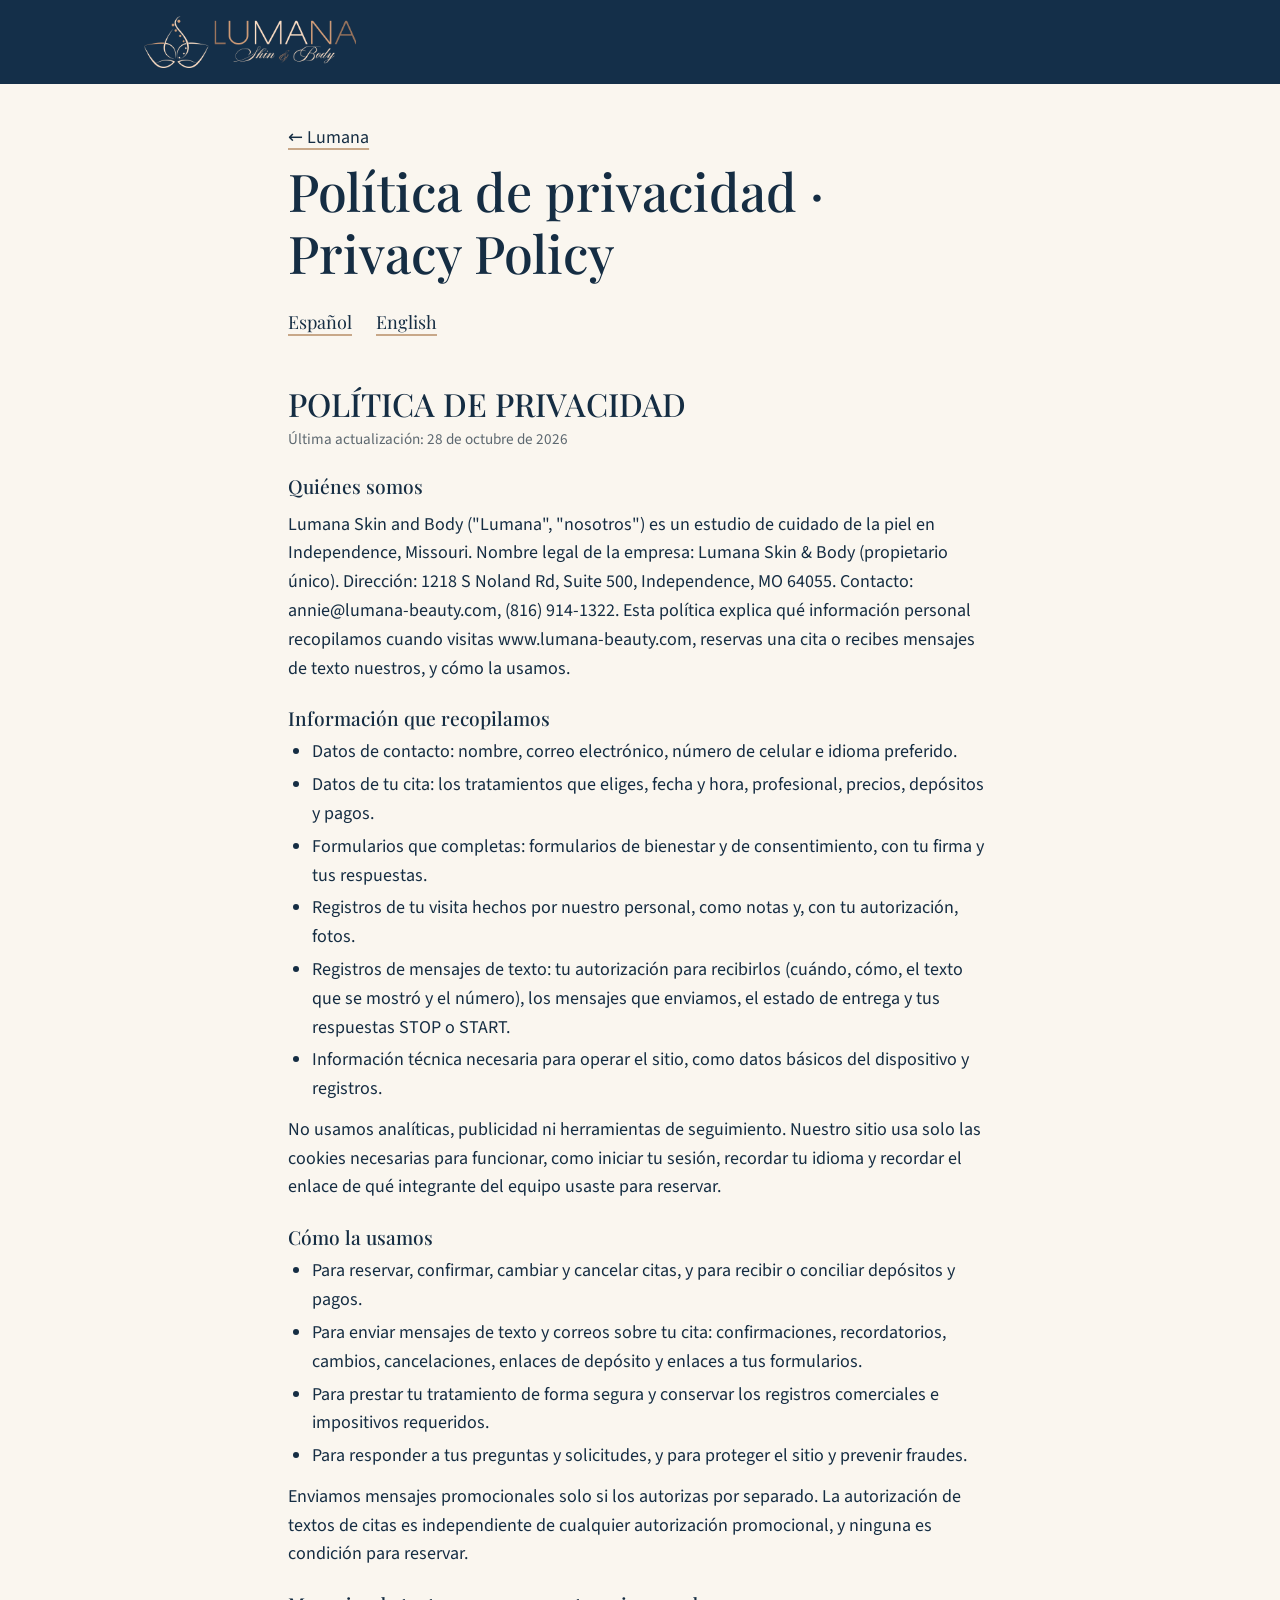
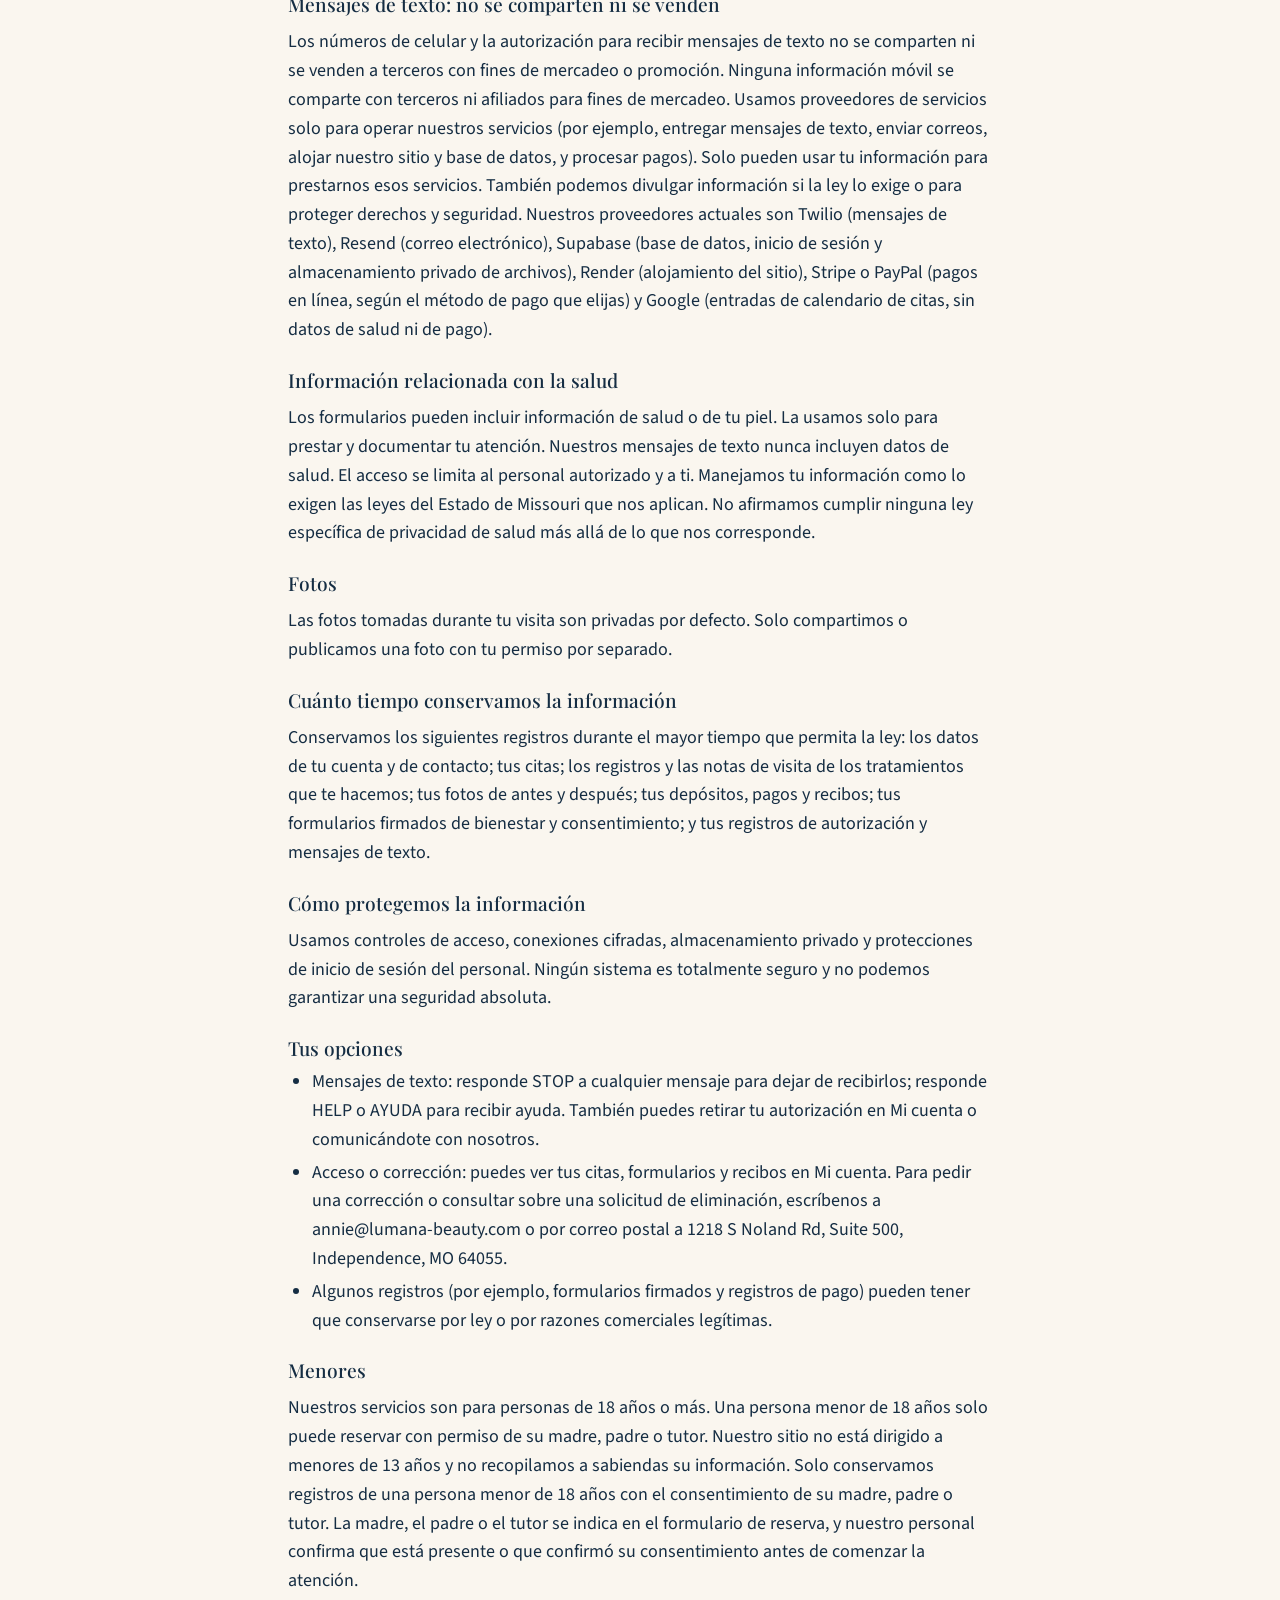
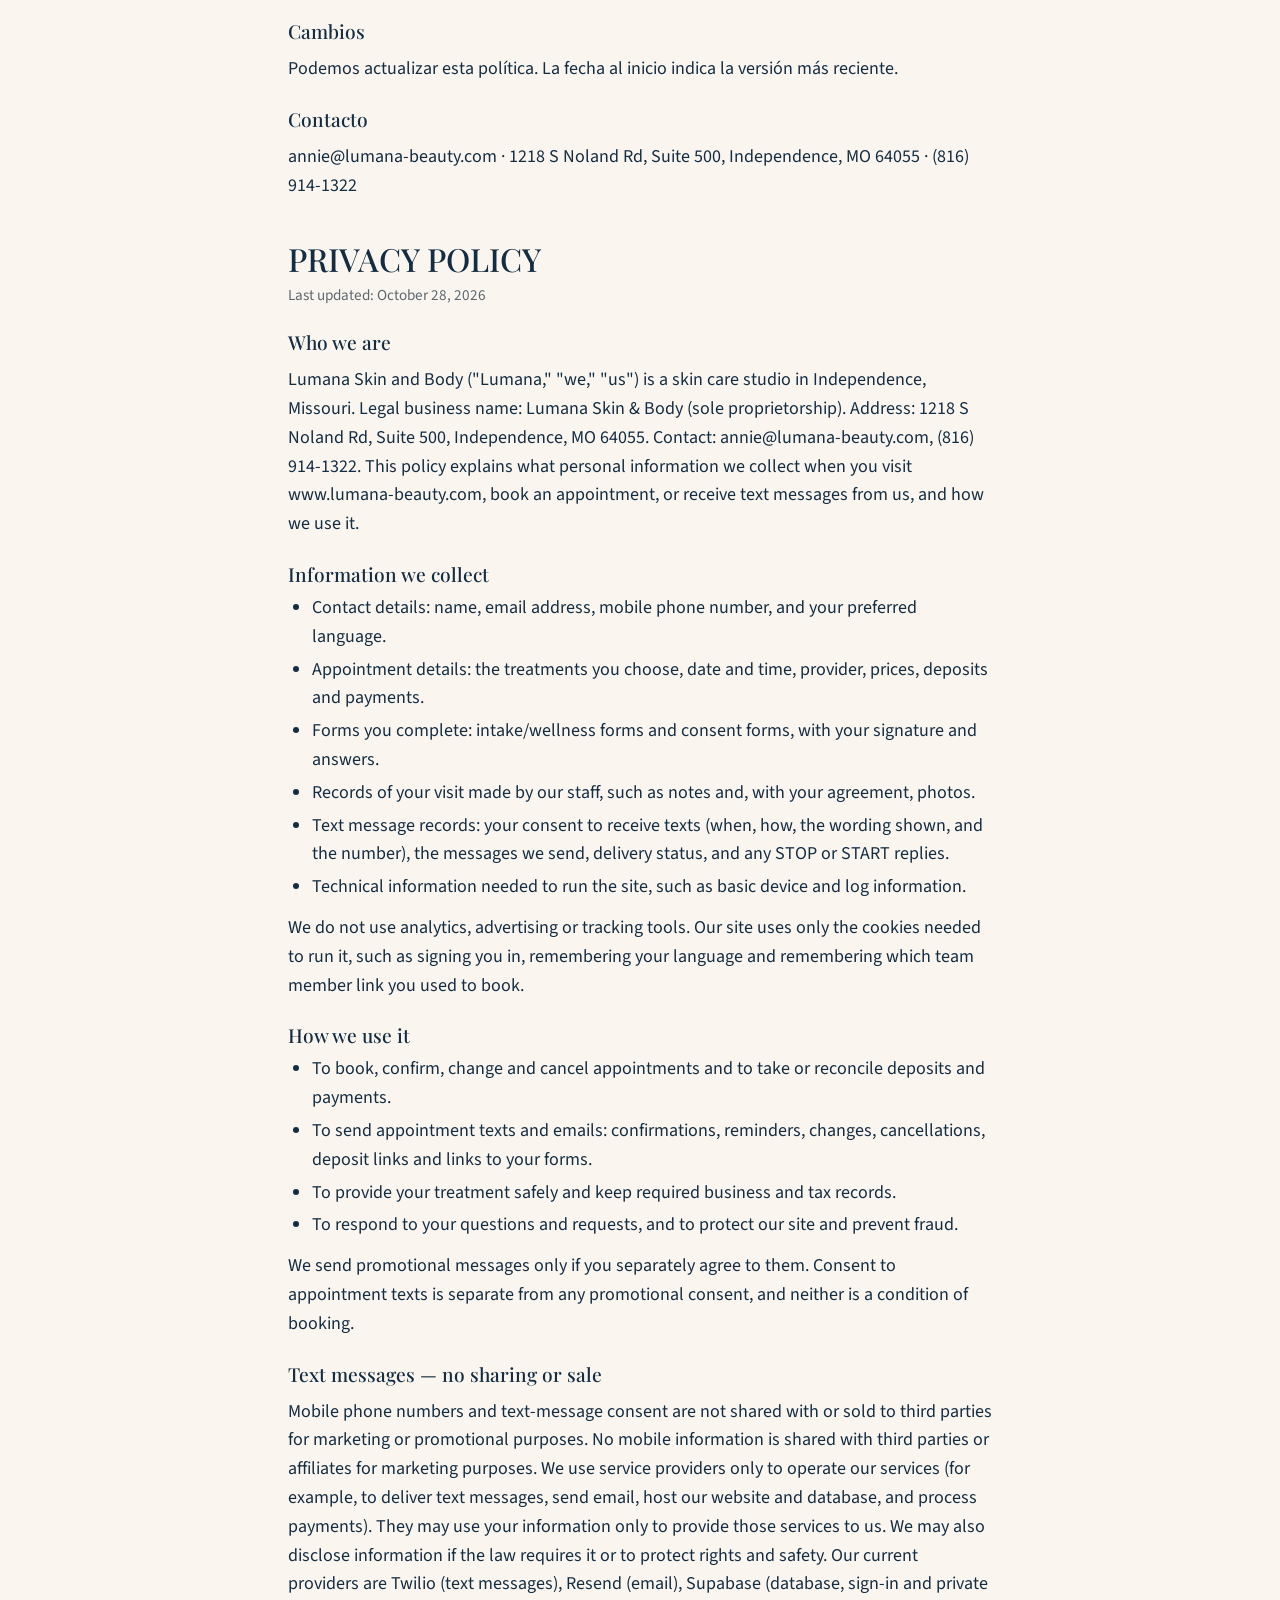
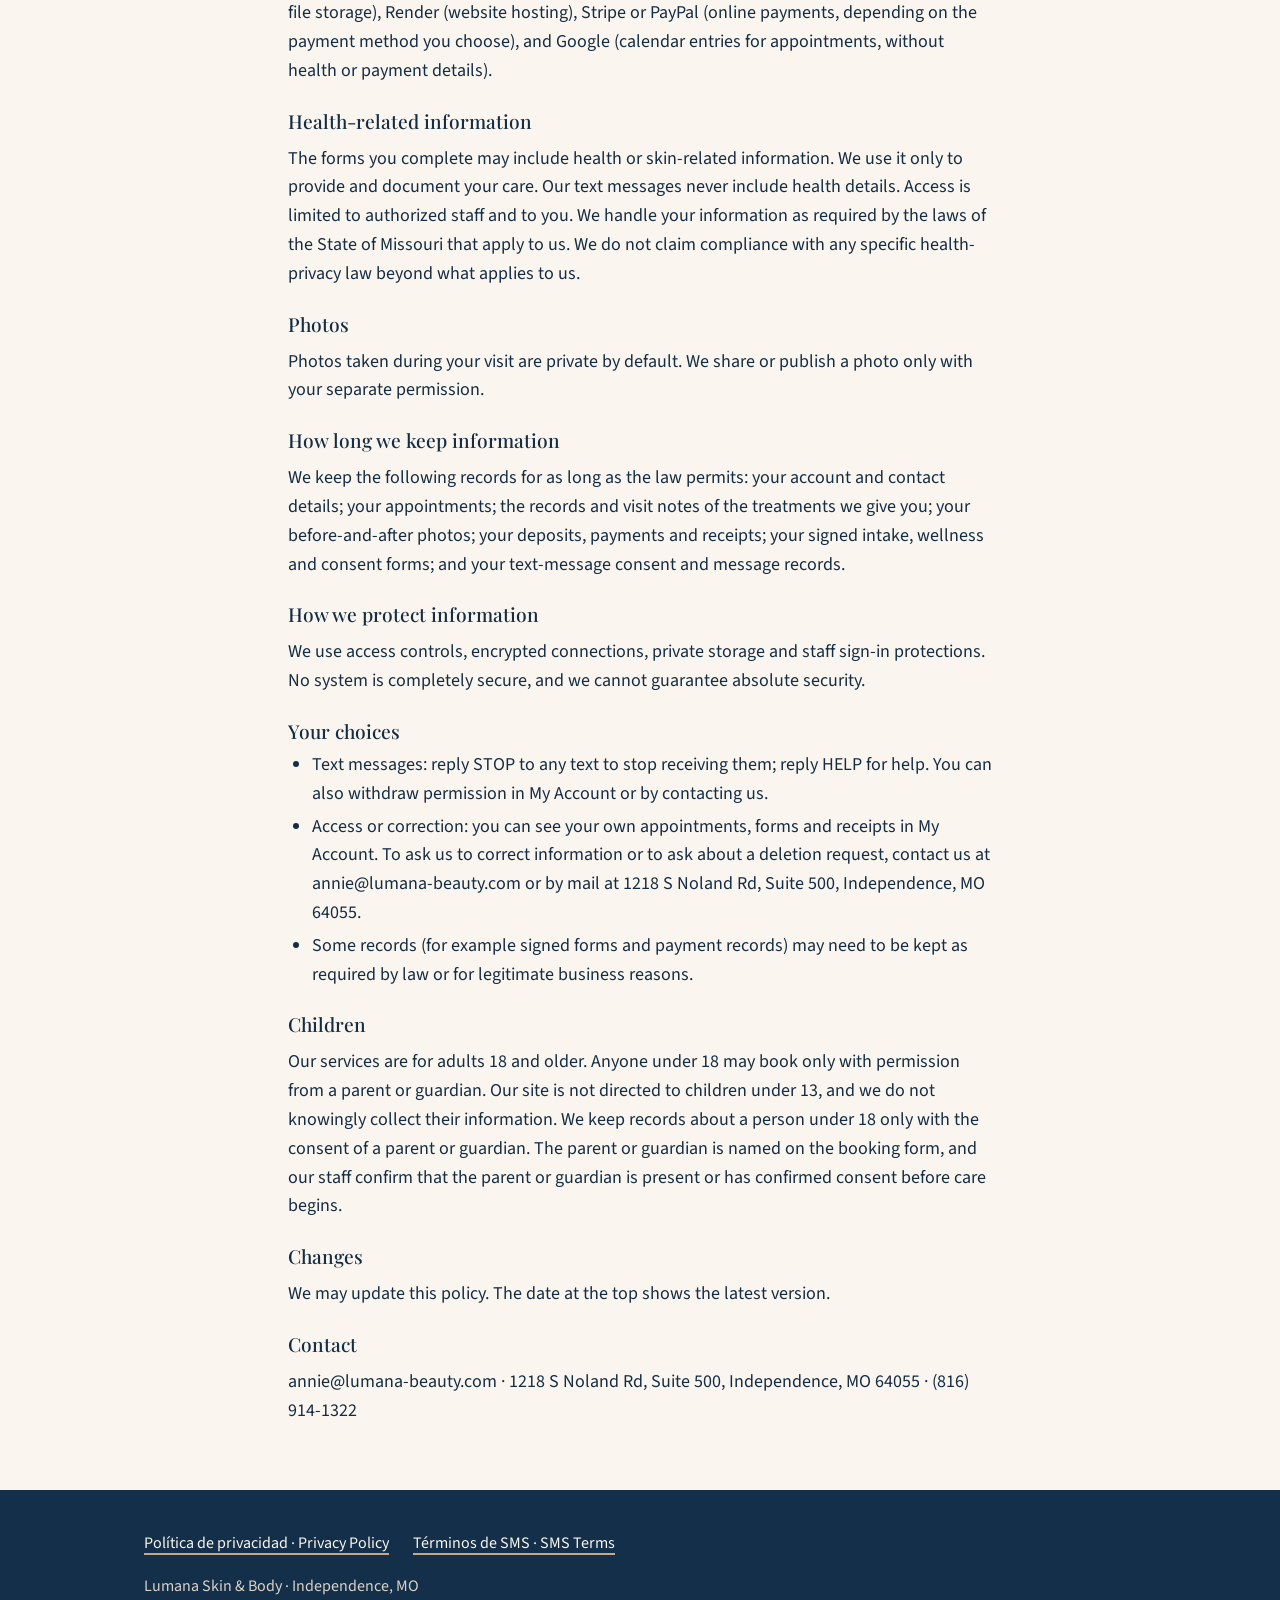
==== privacy-policy/index.html @ bca10dba "Add files via upload" ====
<!doctype html>
<html lang="es">
<head>
<meta charset="utf-8">
<meta name="viewport" content="width=device-width, initial-scale=1">
<title>Política de privacidad · Privacy Policy | Lumana Skin and Body</title>
<link rel="icon" href="../brand/lumana-emblem.png" type="image/png">
<link rel="stylesheet" href="../style.css">
</head>
<body>
<header class="header">
  <div class="wrap">
    <a href="../" aria-label="Lumana Skin &amp; Body"><img src="../brand/lumana-lockup-horizontal.png" alt="Lumana Skin &amp; Body" width="1224" height="300"></a>
  </div>
</header>
<main class="narrow legal">
  <a class="back" href="../">← Lumana</a>
  <h1>Política de privacidad · Privacy Policy</h1>
  <nav aria-label="Idioma / Language">
    <ul>
      <li><a href="#es" lang="es" hreflang="es" translate="no">Español</a></li>
      <li><a href="#en" lang="en" hreflang="en" translate="no">English</a></li>
    </ul>
  </nav>
  <section id="es" lang="es" aria-labelledby="es-title">
    <h2 id="es-title">POLÍTICA DE PRIVACIDAD</h2>
    <p class="updated">Última actualización: 28 de octubre de 2026</p>
    <div class="sec"><h3>Quiénes somos</h3>
      <p>Lumana Skin and Body (&quot;Lumana&quot;, &quot;nosotros&quot;) es un estudio de cuidado de la piel en Independence, Missouri. Nombre legal de la empresa: Lumana Skin &amp; Body (propietario único). Dirección: 1218 S Noland Rd, Suite 500, Independence, MO 64055. Contacto: annie@lumana-beauty.com, (816) 914-1322. Esta política explica qué información personal recopilamos cuando visitas www.lumana-beauty.com, reservas una cita o recibes mensajes de texto nuestros, y cómo la usamos.</p>
    </div>
    <div class="sec"><h3>Información que recopilamos</h3>
      <ul class="list"><li>Datos de contacto: nombre, correo electrónico, número de celular e idioma preferido.</li><li>Datos de tu cita: los tratamientos que eliges, fecha y hora, profesional, precios, depósitos y pagos.</li><li>Formularios que completas: formularios de bienestar y de consentimiento, con tu firma y tus respuestas.</li><li>Registros de tu visita hechos por nuestro personal, como notas y, con tu autorización, fotos.</li><li>Registros de mensajes de texto: tu autorización para recibirlos (cuándo, cómo, el texto que se mostró y el número), los mensajes que enviamos, el estado de entrega y tus respuestas STOP o START.</li><li>Información técnica necesaria para operar el sitio, como datos básicos del dispositivo y registros.</li></ul>
      <p>No usamos analíticas, publicidad ni herramientas de seguimiento. Nuestro sitio usa solo las cookies necesarias para funcionar, como iniciar tu sesión, recordar tu idioma y recordar el enlace de qué integrante del equipo usaste para reservar.</p>
    </div>
    <div class="sec"><h3>Cómo la usamos</h3>
      <ul class="list"><li>Para reservar, confirmar, cambiar y cancelar citas, y para recibir o conciliar depósitos y pagos.</li><li>Para enviar mensajes de texto y correos sobre tu cita: confirmaciones, recordatorios, cambios, cancelaciones, enlaces de depósito y enlaces a tus formularios.</li><li>Para prestar tu tratamiento de forma segura y conservar los registros comerciales e impositivos requeridos.</li><li>Para responder a tus preguntas y solicitudes, y para proteger el sitio y prevenir fraudes.</li></ul>
      <p>Enviamos mensajes promocionales solo si los autorizas por separado. La autorización de textos de citas es independiente de cualquier autorización promocional, y ninguna es condición para reservar.</p>
    </div>
    <div class="sec"><h3>Mensajes de texto: no se comparten ni se venden</h3>
      <p>Los números de celular y la autorización para recibir mensajes de texto no se comparten ni se venden a terceros con fines de mercadeo o promoción. Ninguna información móvil se comparte con terceros ni afiliados para fines de mercadeo. Usamos proveedores de servicios solo para operar nuestros servicios (por ejemplo, entregar mensajes de texto, enviar correos, alojar nuestro sitio y base de datos, y procesar pagos). Solo pueden usar tu información para prestarnos esos servicios. También podemos divulgar información si la ley lo exige o para proteger derechos y seguridad. Nuestros proveedores actuales son Twilio (mensajes de texto), Resend (correo electrónico), Supabase (base de datos, inicio de sesión y almacenamiento privado de archivos), Render (alojamiento del sitio), Stripe o PayPal (pagos en línea, según el método de pago que elijas) y Google (entradas de calendario de citas, sin datos de salud ni de pago).</p>
    </div>
    <div class="sec"><h3>Información relacionada con la salud</h3>
      <p>Los formularios pueden incluir información de salud o de tu piel. La usamos solo para prestar y documentar tu atención. Nuestros mensajes de texto nunca incluyen datos de salud. El acceso se limita al personal autorizado y a ti. Manejamos tu información como lo exigen las leyes del Estado de Missouri que nos aplican. No afirmamos cumplir ninguna ley específica de privacidad de salud más allá de lo que nos corresponde.</p>
    </div>
    <div class="sec"><h3>Fotos</h3>
      <p>Las fotos tomadas durante tu visita son privadas por defecto. Solo compartimos o publicamos una foto con tu permiso por separado.</p>
    </div>
    <div class="sec"><h3>Cuánto tiempo conservamos la información</h3>
      <p>Conservamos los siguientes registros durante el mayor tiempo que permita la ley: los datos de tu cuenta y de contacto; tus citas; los registros y las notas de visita de los tratamientos que te hacemos; tus fotos de antes y después; tus depósitos, pagos y recibos; tus formularios firmados de bienestar y consentimiento; y tus registros de autorización y mensajes de texto.</p>
    </div>
    <div class="sec"><h3>Cómo protegemos la información</h3>
      <p>Usamos controles de acceso, conexiones cifradas, almacenamiento privado y protecciones de inicio de sesión del personal. Ningún sistema es totalmente seguro y no podemos garantizar una seguridad absoluta.</p>
    </div>
    <div class="sec"><h3>Tus opciones</h3>
      <ul class="list"><li>Mensajes de texto: responde STOP a cualquier mensaje para dejar de recibirlos; responde HELP o AYUDA para recibir ayuda. También puedes retirar tu autorización en Mi cuenta o comunicándote con nosotros.</li><li>Acceso o corrección: puedes ver tus citas, formularios y recibos en Mi cuenta. Para pedir una corrección o consultar sobre una solicitud de eliminación, escríbenos a annie@lumana-beauty.com o por correo postal a 1218 S Noland Rd, Suite 500, Independence, MO 64055.</li><li>Algunos registros (por ejemplo, formularios firmados y registros de pago) pueden tener que conservarse por ley o por razones comerciales legítimas.</li></ul>
    </div>
    <div class="sec"><h3>Menores</h3>
      <p>Nuestros servicios son para personas de 18 años o más. Una persona menor de 18 años solo puede reservar con permiso de su madre, padre o tutor. Nuestro sitio no está dirigido a menores de 13 años y no recopilamos a sabiendas su información. Solo conservamos registros de una persona menor de 18 años con el consentimiento de su madre, padre o tutor. La madre, el padre o el tutor se indica en el formulario de reserva, y nuestro personal confirma que está presente o que confirmó su consentimiento antes de comenzar la atención.</p>
    </div>
    <div class="sec"><h3>Cambios</h3>
      <p>Podemos actualizar esta política. La fecha al inicio indica la versión más reciente.</p>
    </div>
    <div class="sec"><h3>Contacto</h3>
      <p>annie@lumana-beauty.com · 1218 S Noland Rd, Suite 500, Independence, MO 64055 · (816) 914-1322</p>
    </div>
  </section>
  <section id="en" lang="en" aria-labelledby="en-title">
    <h2 id="en-title">PRIVACY POLICY</h2>
    <p class="updated">Last updated: October 28, 2026</p>
    <div class="sec"><h3>Who we are</h3>
      <p>Lumana Skin and Body (&quot;Lumana,&quot; &quot;we,&quot; &quot;us&quot;) is a skin care studio in Independence, Missouri. Legal business name: Lumana Skin &amp; Body (sole proprietorship). Address: 1218 S Noland Rd, Suite 500, Independence, MO 64055. Contact: annie@lumana-beauty.com, (816) 914-1322. This policy explains what personal information we collect when you visit www.lumana-beauty.com, book an appointment, or receive text messages from us, and how we use it.</p>
    </div>
    <div class="sec"><h3>Information we collect</h3>
      <ul class="list"><li>Contact details: name, email address, mobile phone number, and your preferred language.</li><li>Appointment details: the treatments you choose, date and time, provider, prices, deposits and payments.</li><li>Forms you complete: intake/wellness forms and consent forms, with your signature and answers.</li><li>Records of your visit made by our staff, such as notes and, with your agreement, photos.</li><li>Text message records: your consent to receive texts (when, how, the wording shown, and the number), the messages we send, delivery status, and any STOP or START replies.</li><li>Technical information needed to run the site, such as basic device and log information.</li></ul>
      <p>We do not use analytics, advertising or tracking tools. Our site uses only the cookies needed to run it, such as signing you in, remembering your language and remembering which team member link you used to book.</p>
    </div>
    <div class="sec"><h3>How we use it</h3>
      <ul class="list"><li>To book, confirm, change and cancel appointments and to take or reconcile deposits and payments.</li><li>To send appointment texts and emails: confirmations, reminders, changes, cancellations, deposit links and links to your forms.</li><li>To provide your treatment safely and keep required business and tax records.</li><li>To respond to your questions and requests, and to protect our site and prevent fraud.</li></ul>
      <p>We send promotional messages only if you separately agree to them. Consent to appointment texts is separate from any promotional consent, and neither is a condition of booking.</p>
    </div>
    <div class="sec"><h3>Text messages — no sharing or sale</h3>
      <p>Mobile phone numbers and text-message consent are not shared with or sold to third parties for marketing or promotional purposes. No mobile information is shared with third parties or affiliates for marketing purposes. We use service providers only to operate our services (for example, to deliver text messages, send email, host our website and database, and process payments). They may use your information only to provide those services to us. We may also disclose information if the law requires it or to protect rights and safety. Our current providers are Twilio (text messages), Resend (email), Supabase (database, sign-in and private file storage), Render (website hosting), Stripe or PayPal (online payments, depending on the payment method you choose), and Google (calendar entries for appointments, without health or payment details).</p>
    </div>
    <div class="sec"><h3>Health-related information</h3>
      <p>The forms you complete may include health or skin-related information. We use it only to provide and document your care. Our text messages never include health details. Access is limited to authorized staff and to you. We handle your information as required by the laws of the State of Missouri that apply to us. We do not claim compliance with any specific health-privacy law beyond what applies to us.</p>
    </div>
    <div class="sec"><h3>Photos</h3>
      <p>Photos taken during your visit are private by default. We share or publish a photo only with your separate permission.</p>
    </div>
    <div class="sec"><h3>How long we keep information</h3>
      <p>We keep the following records for as long as the law permits: your account and contact details; your appointments; the records and visit notes of the treatments we give you; your before-and-after photos; your deposits, payments and receipts; your signed intake, wellness and consent forms; and your text-message consent and message records.</p>
    </div>
    <div class="sec"><h3>How we protect information</h3>
      <p>We use access controls, encrypted connections, private storage and staff sign-in protections. No system is completely secure, and we cannot guarantee absolute security.</p>
    </div>
    <div class="sec"><h3>Your choices</h3>
      <ul class="list"><li>Text messages: reply STOP to any text to stop receiving them; reply HELP for help. You can also withdraw permission in My Account or by contacting us.</li><li>Access or correction: you can see your own appointments, forms and receipts in My Account. To ask us to correct information or to ask about a deletion request, contact us at annie@lumana-beauty.com or by mail at 1218 S Noland Rd, Suite 500, Independence, MO 64055.</li><li>Some records (for example signed forms and payment records) may need to be kept as required by law or for legitimate business reasons.</li></ul>
    </div>
    <div class="sec"><h3>Children</h3>
      <p>Our services are for adults 18 and older. Anyone under 18 may book only with permission from a parent or guardian. Our site is not directed to children under 13, and we do not knowingly collect their information. We keep records about a person under 18 only with the consent of a parent or guardian. The parent or guardian is named on the booking form, and our staff confirm that the parent or guardian is present or has confirmed consent before care begins.</p>
    </div>
    <div class="sec"><h3>Changes</h3>
      <p>We may update this policy. The date at the top shows the latest version.</p>
    </div>
    <div class="sec"><h3>Contact</h3>
      <p>annie@lumana-beauty.com · 1218 S Noland Rd, Suite 500, Independence, MO 64055 · (816) 914-1322</p>
    </div>
  </section>
</main>
<footer class="footer">
  <div class="wrap">
    <ul>
      <li><a href="../privacy-policy/">Política de privacidad · Privacy Policy</a></li>
      <li><a href="../sms-terms/">Términos de SMS · SMS Terms</a></li>
    </ul>
    <p>Lumana Skin &amp; Body · Independence, MO</p>
  </div>
</footer>
</body>
</html>
---- style.css ----
/* Lumana holding site. Plain CSS, no build step. Tokens match src/app/globals.css. */
@font-face {
  font-family: "Playfair Display";
  src: url("fonts/playfair-display-latin-wght-normal.woff2") format("woff2");
  font-weight: 400 900;
  font-display: swap;
}
@font-face {
  font-family: "Source Sans 3";
  src: url("fonts/source-sans-3-latin-wght-normal.woff2") format("woff2");
  font-weight: 200 900;
  font-display: swap;
}

:root {
  --navy: #142f49;
  --champagne: #c8a889;
  --ivory: #faf6ef;
  --paper: #fffdf9;
  --border: #ddcbb8;
  --ink: #152d43;
  --muted: #5d6870;
  --serif: "Playfair Display", Georgia, "Times New Roman", serif;
  --sans: "Source Sans 3", system-ui, "Segoe UI", Arial, sans-serif;
}

* { box-sizing: border-box; }
html { scroll-behavior: smooth; }
body {
  margin: 0;
  background: var(--ivory);
  color: var(--ink);
  font-family: var(--sans);
  font-size: 1.125rem;
  line-height: 1.6;
}
a { color: var(--ink); text-decoration-color: var(--champagne); text-decoration-thickness: 2px; text-underline-offset: 5px; }
:focus-visible { outline: 3px solid var(--navy); outline-offset: 3px; }
.header :focus-visible, .footer :focus-visible { outline-color: var(--ivory); }

.wrap { width: min(100% - 2rem, 62rem); margin-inline: auto; }
.narrow { width: min(100% - 2rem, 44rem); margin-inline: auto; }

.header { background: var(--navy); }
.header .wrap { display: flex; align-items: center; justify-content: space-between; gap: 1rem; padding-block: 1rem; flex-wrap: wrap; }
.header img { display: block; height: 3.25rem; width: auto; }
.lang-nav ul { list-style: none; display: flex; gap: 1.25rem; margin: 0; padding: 0; }
.lang-nav a { display: inline-flex; min-height: 44px; align-items: center; color: var(--ivory); font-family: var(--serif); }

h1, h2, h3 { font-family: var(--serif); font-weight: 500; line-height: 1.2; margin: 0; }
h1 { font-size: clamp(2rem, 6vw, 3.25rem); }
h2 { font-size: clamp(1.5rem, 4vw, 2rem); }
h3 { font-size: 1.2rem; }
p { margin: 0.75rem 0 0; }
.eyebrow { font-family: var(--serif); letter-spacing: 0.12em; text-transform: uppercase; font-size: 0.85rem; color: var(--muted); margin: 0 0 0.75rem; }

.hero { padding-block: clamp(3rem, 9vw, 6rem); border-bottom: 1px solid var(--border); }
.hero p.lead { font-size: 1.25rem; max-width: 36rem; }
.rule { width: 4rem; height: 3px; background: var(--champagne); border: 0; margin: 1.5rem 0 0; }

section.lang { padding-block: clamp(2.5rem, 7vw, 4.5rem); scroll-margin-top: 1rem; }
section.lang + section.lang { border-top: 1px solid var(--border); }
.cards { list-style: none; margin: 1.5rem 0 0; padding: 0; display: grid; gap: 1rem; grid-template-columns: repeat(auto-fit, minmax(15rem, 1fr)); }
.cards li { background: var(--paper); border: 1px solid var(--border); padding: 1.25rem; }
.cards p { font-size: 1rem; color: var(--muted); }
.note { font-size: 0.95rem; color: var(--muted); }

.book { background: var(--navy); color: var(--ivory); padding: 1.5rem; margin-top: 1.5rem; }
.book h3 { color: var(--ivory); }
.book a { color: var(--ivory); }
.book .ph { color: var(--champagne); }

.footer { background: var(--navy); color: var(--ivory); padding-block: 2rem; font-size: 1rem; }
.footer a { color: var(--ivory); display: inline-flex; min-height: 44px; align-items: center; }
.footer ul { list-style: none; margin: 0 0 0.5rem; padding: 0; display: flex; gap: 1.5rem; flex-wrap: wrap; }
.footer p { margin: 0.25rem 0 0; color: #d9d2c7; }

/* Legal pages */
.legal { padding-block: 2rem 4rem; }
.legal section { margin-top: 2.5rem; scroll-margin-top: 1rem; }
.legal section > p.updated { color: var(--muted); font-size: 0.95rem; margin-top: 0.25rem; }
.legal .sec { margin-top: 1.5rem; }
.legal ul.list { margin: 0.5rem 0 0; padding-left: 1.5rem; }
.legal ul.list li { margin-top: 0.25rem; }
.legal .back { display: inline-flex; min-height: 44px; align-items: center; }
.legal nav ul { list-style: none; display: flex; gap: 1.5rem; margin: 1rem 0 0; padding: 0; }
.legal nav a { display: inline-flex; min-height: 44px; align-items: center; font-family: var(--serif); }
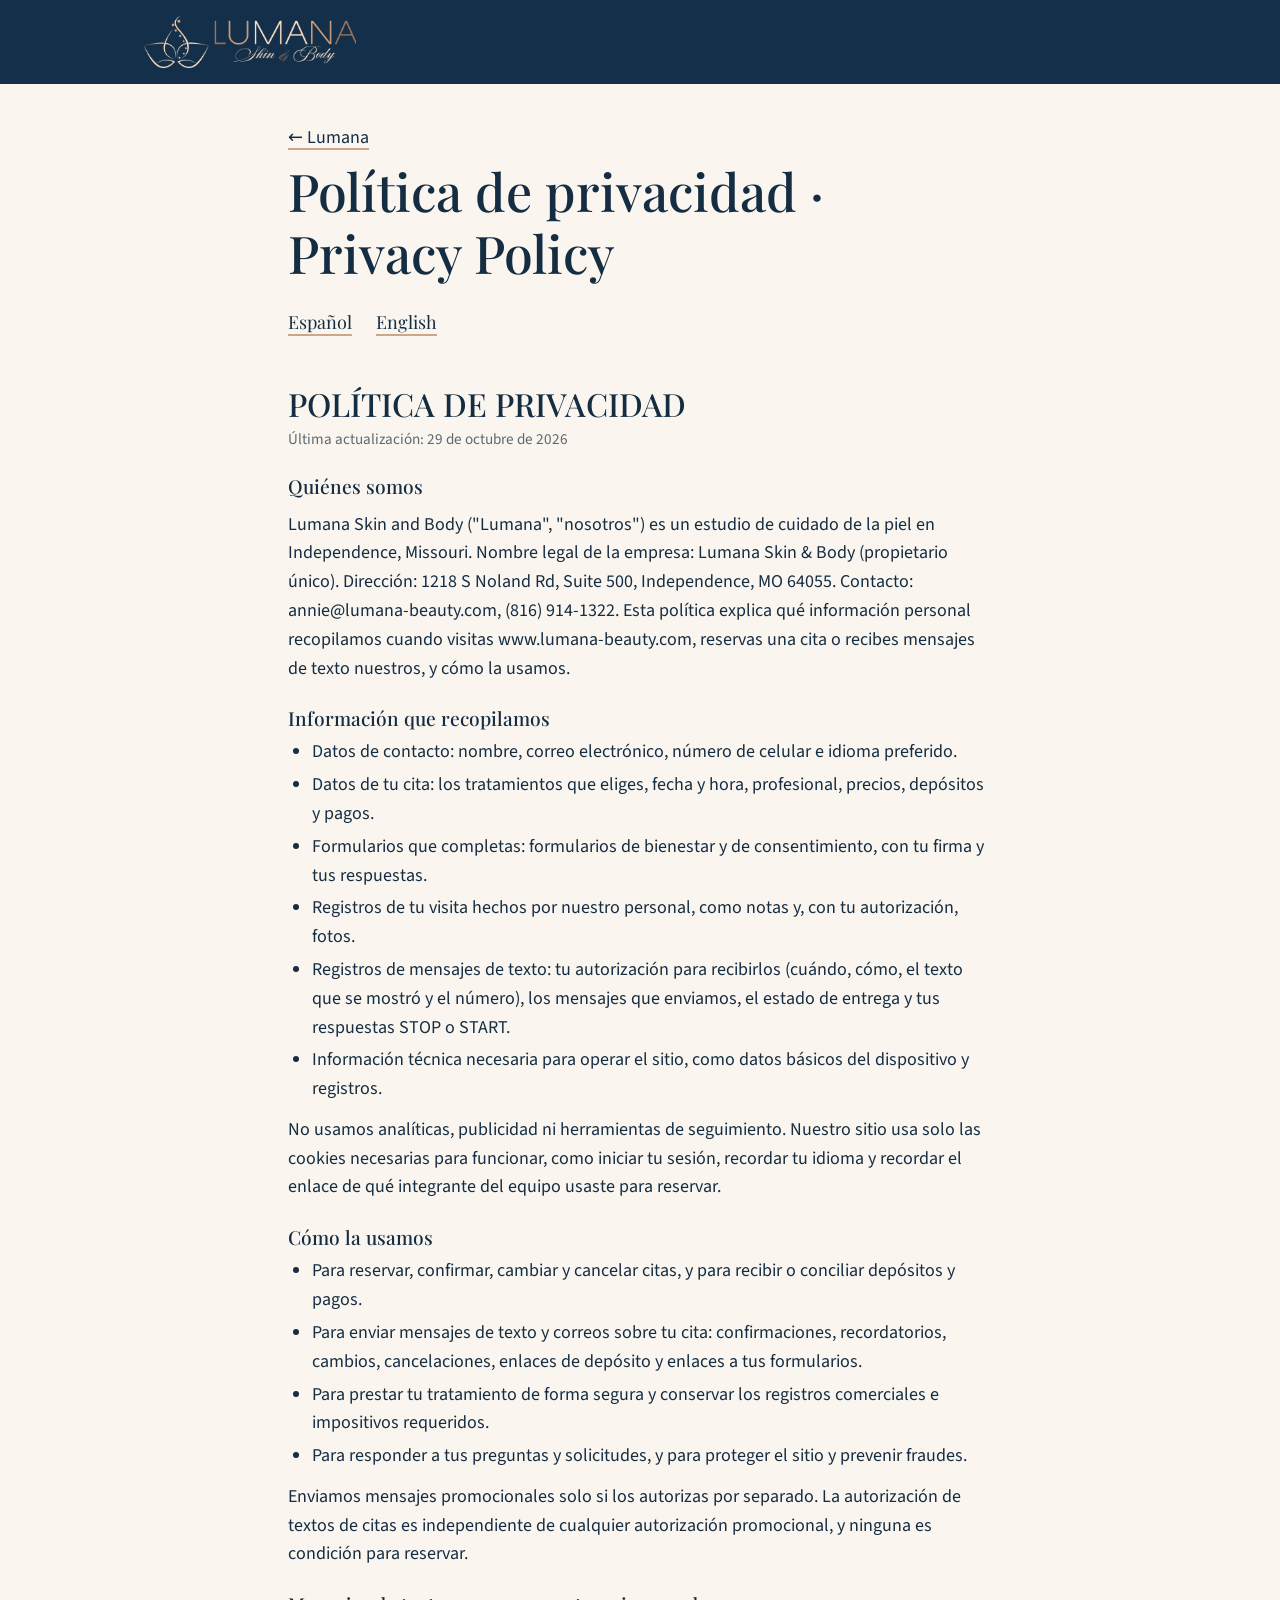
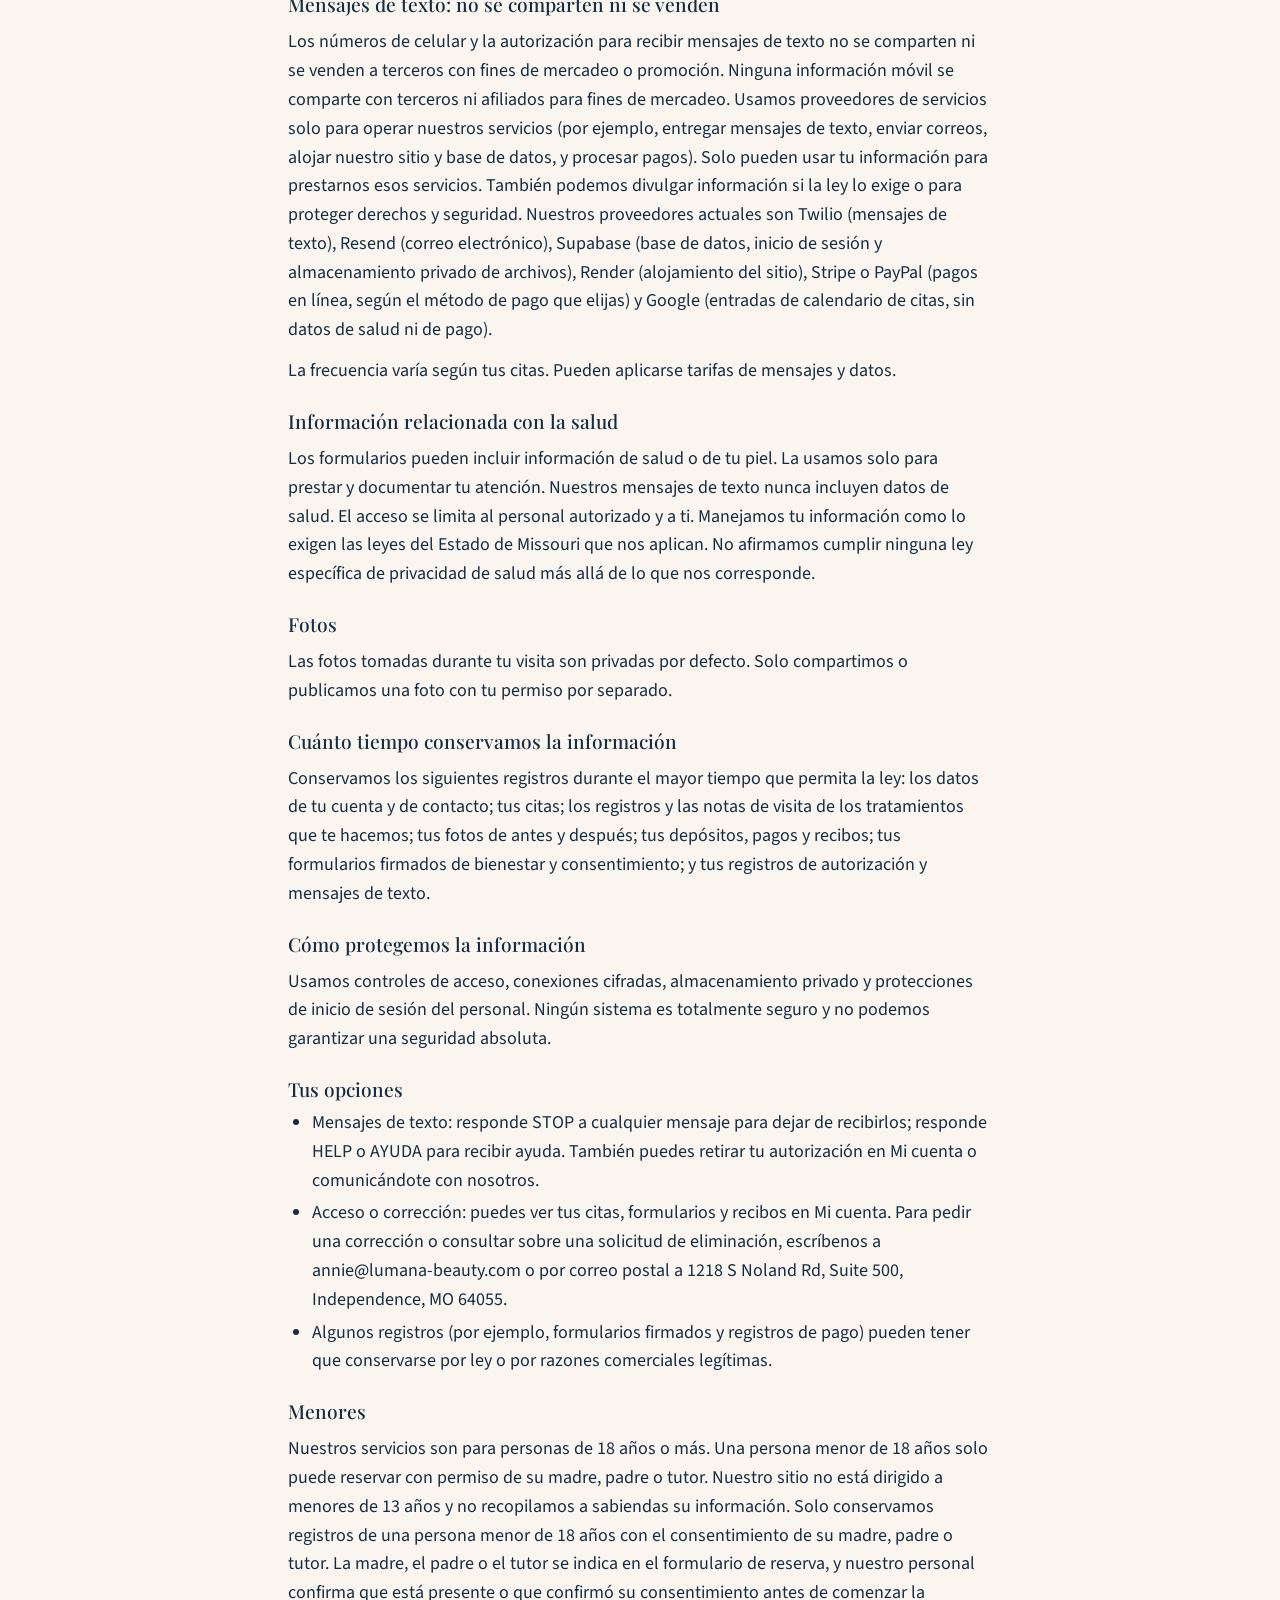
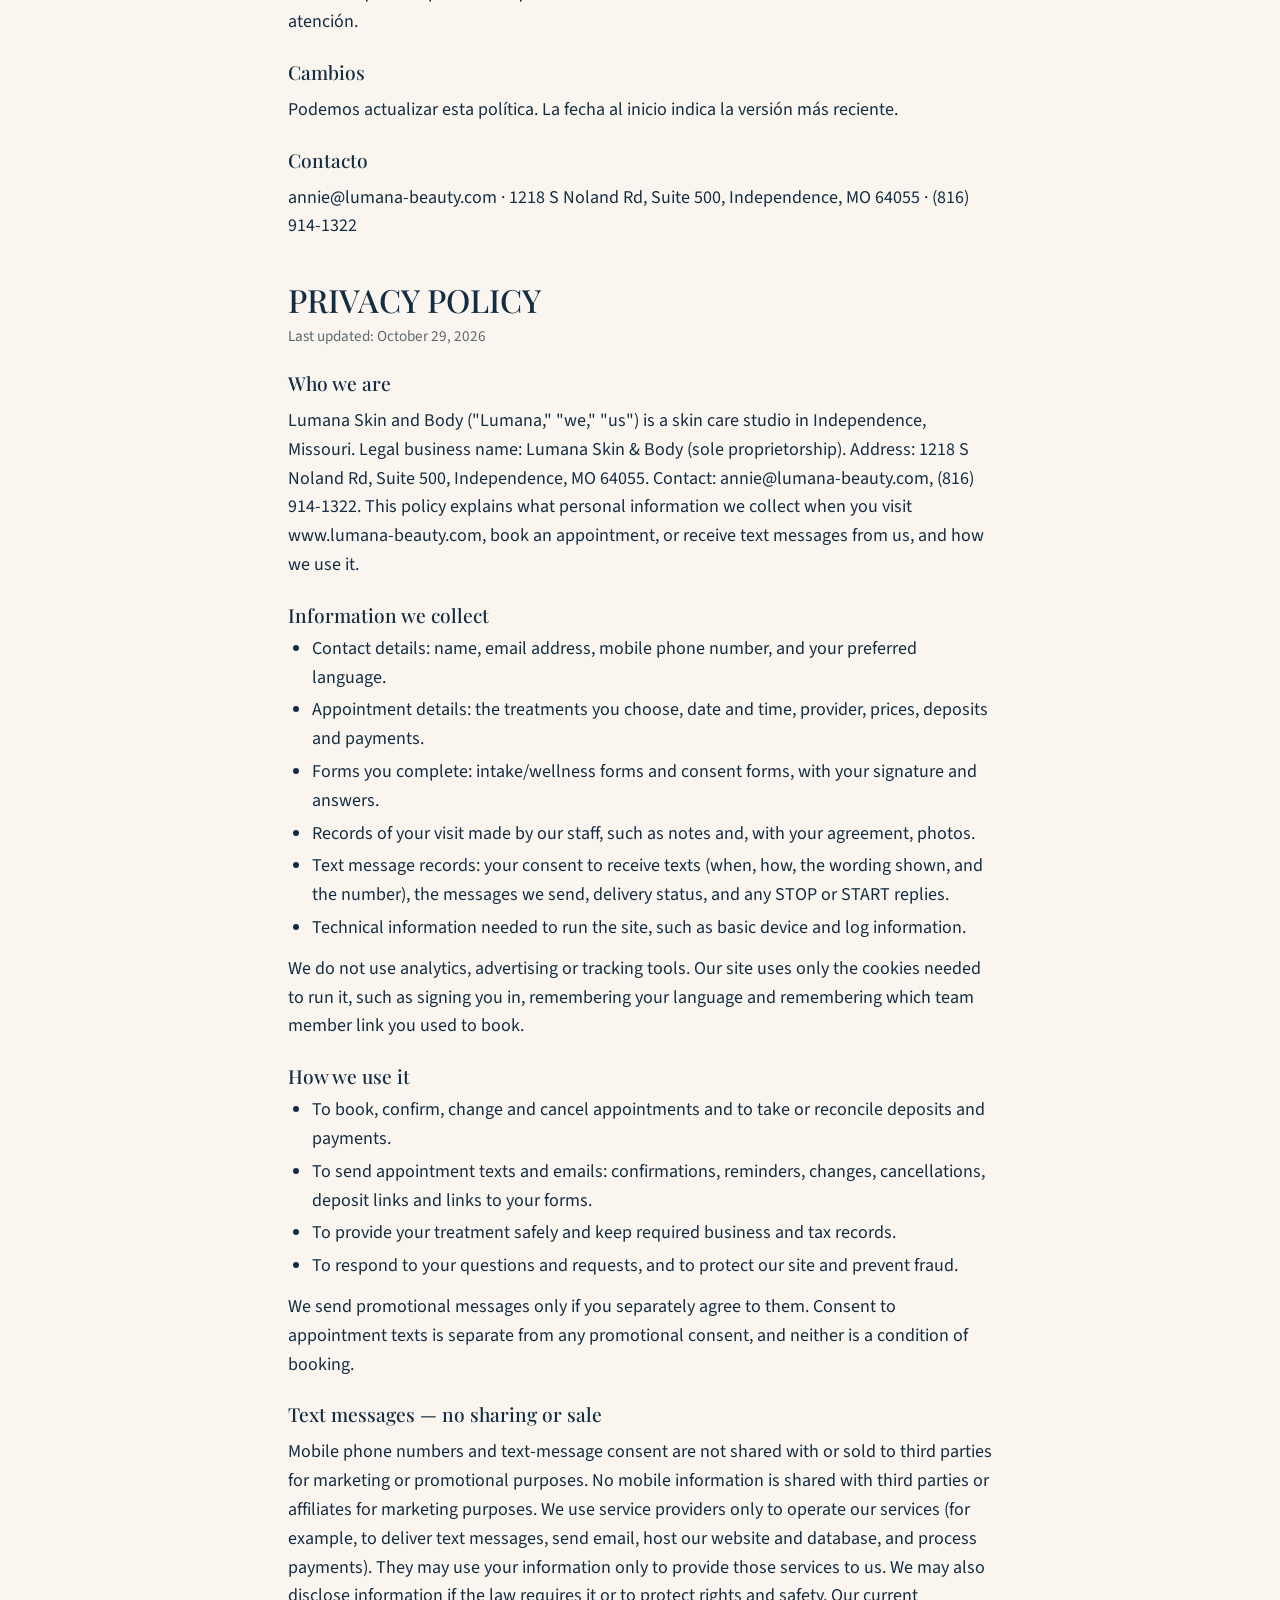
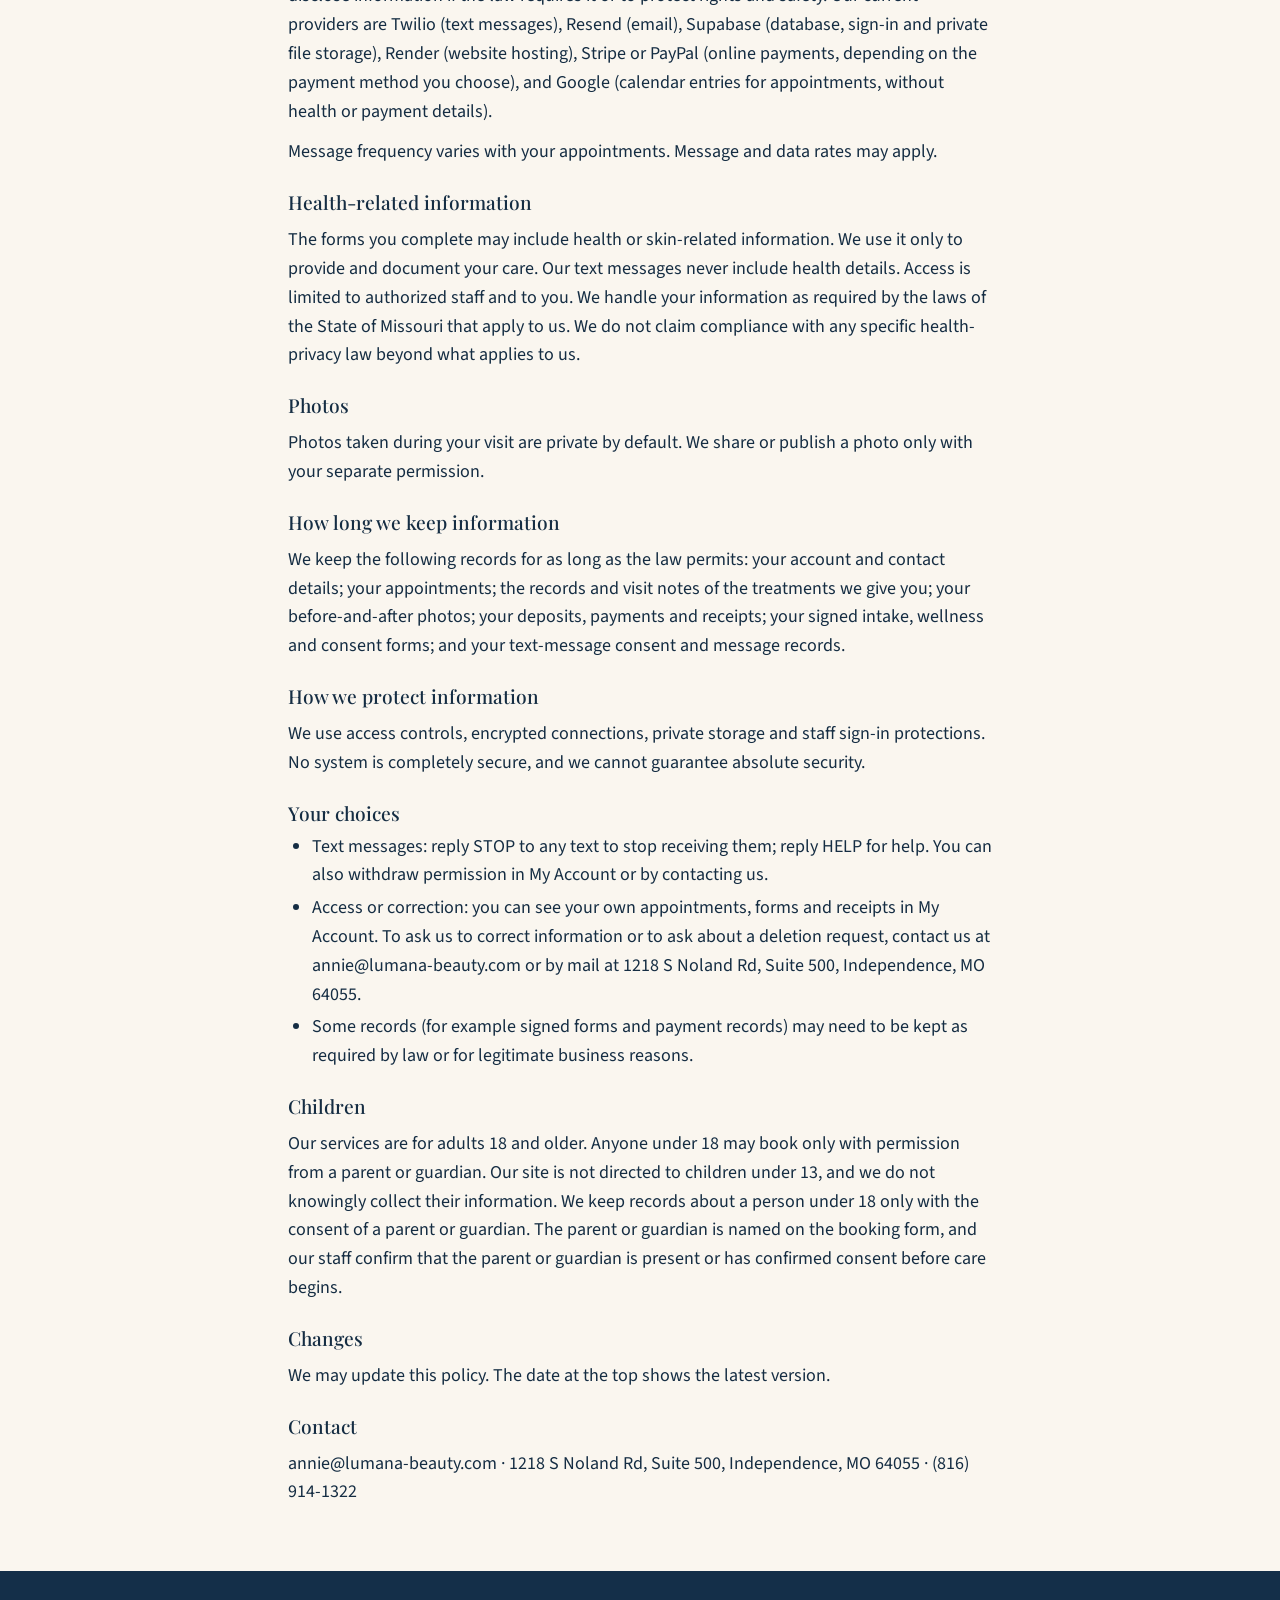
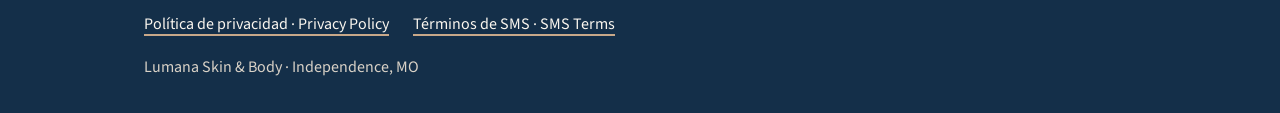
==== commit 199d276d: "Add files via upload Add opt-in page, privacy update" ====
--- a/privacy-policy/index.html
+++ b/privacy-policy/index.html
@@ -24,7 +24,7 @@
   </nav>
   <section id="es" lang="es" aria-labelledby="es-title">
     <h2 id="es-title">POLÍTICA DE PRIVACIDAD</h2>
-    <p class="updated">Última actualización: 28 de octubre de 2026</p>
+    <p class="updated">Última actualización: 29 de octubre de 2026</p>
     <div class="sec"><h3>Quiénes somos</h3>
       <p>Lumana Skin and Body (&quot;Lumana&quot;, &quot;nosotros&quot;) es un estudio de cuidado de la piel en Independence, Missouri. Nombre legal de la empresa: Lumana Skin &amp; Body (propietario único). Dirección: 1218 S Noland Rd, Suite 500, Independence, MO 64055. Contacto: annie@lumana-beauty.com, (816) 914-1322. Esta política explica qué información personal recopilamos cuando visitas www.lumana-beauty.com, reservas una cita o recibes mensajes de texto nuestros, y cómo la usamos.</p>
     </div>
@@ -38,6 +38,7 @@
     </div>
     <div class="sec"><h3>Mensajes de texto: no se comparten ni se venden</h3>
       <p>Los números de celular y la autorización para recibir mensajes de texto no se comparten ni se venden a terceros con fines de mercadeo o promoción. Ninguna información móvil se comparte con terceros ni afiliados para fines de mercadeo. Usamos proveedores de servicios solo para operar nuestros servicios (por ejemplo, entregar mensajes de texto, enviar correos, alojar nuestro sitio y base de datos, y procesar pagos). Solo pueden usar tu información para prestarnos esos servicios. También podemos divulgar información si la ley lo exige o para proteger derechos y seguridad. Nuestros proveedores actuales son Twilio (mensajes de texto), Resend (correo electrónico), Supabase (base de datos, inicio de sesión y almacenamiento privado de archivos), Render (alojamiento del sitio), Stripe o PayPal (pagos en línea, según el método de pago que elijas) y Google (entradas de calendario de citas, sin datos de salud ni de pago).</p>
+      <p>La frecuencia varía según tus citas. Pueden aplicarse tarifas de mensajes y datos.</p>
     </div>
     <div class="sec"><h3>Información relacionada con la salud</h3>
       <p>Los formularios pueden incluir información de salud o de tu piel. La usamos solo para prestar y documentar tu atención. Nuestros mensajes de texto nunca incluyen datos de salud. El acceso se limita al personal autorizado y a ti. Manejamos tu información como lo exigen las leyes del Estado de Missouri que nos aplican. No afirmamos cumplir ninguna ley específica de privacidad de salud más allá de lo que nos corresponde.</p>
@@ -66,7 +67,7 @@
   </section>
   <section id="en" lang="en" aria-labelledby="en-title">
     <h2 id="en-title">PRIVACY POLICY</h2>
-    <p class="updated">Last updated: October 28, 2026</p>
+    <p class="updated">Last updated: October 29, 2026</p>
     <div class="sec"><h3>Who we are</h3>
       <p>Lumana Skin and Body (&quot;Lumana,&quot; &quot;we,&quot; &quot;us&quot;) is a skin care studio in Independence, Missouri. Legal business name: Lumana Skin &amp; Body (sole proprietorship). Address: 1218 S Noland Rd, Suite 500, Independence, MO 64055. Contact: annie@lumana-beauty.com, (816) 914-1322. This policy explains what personal information we collect when you visit www.lumana-beauty.com, book an appointment, or receive text messages from us, and how we use it.</p>
     </div>
@@ -80,6 +81,7 @@
     </div>
     <div class="sec"><h3>Text messages — no sharing or sale</h3>
       <p>Mobile phone numbers and text-message consent are not shared with or sold to third parties for marketing or promotional purposes. No mobile information is shared with third parties or affiliates for marketing purposes. We use service providers only to operate our services (for example, to deliver text messages, send email, host our website and database, and process payments). They may use your information only to provide those services to us. We may also disclose information if the law requires it or to protect rights and safety. Our current providers are Twilio (text messages), Resend (email), Supabase (database, sign-in and private file storage), Render (website hosting), Stripe or PayPal (online payments, depending on the payment method you choose), and Google (calendar entries for appointments, without health or payment details).</p>
+      <p>Message frequency varies with your appointments. Message and data rates may apply.</p>
     </div>
     <div class="sec"><h3>Health-related information</h3>
       <p>The forms you complete may include health or skin-related information. We use it only to provide and document your care. Our text messages never include health details. Access is limited to authorized staff and to you. We handle your information as required by the laws of the State of Missouri that apply to us. We do not claim compliance with any specific health-privacy law beyond what applies to us.</p>
--- a/style.css
+++ b/style.css
@@ -85,3 +85,10 @@
 .legal .back { display: inline-flex; min-height: 44px; align-items: center; }
 .legal nav ul { list-style: none; display: flex; gap: 1.5rem; margin: 1rem 0 0; padding: 0; }
 .legal nav a { display: inline-flex; min-height: 44px; align-items: center; font-family: var(--serif); }
+
+/* SMS opt-in examples page */
+.optin figure { margin: 1rem 0 0; }
+.optin figure img { display: block; max-width: 100%; height: auto; border: 1px solid var(--border); background: var(--paper); }
+.optin figcaption { font-size: 0.95rem; color: var(--muted); margin-top: 0.5rem; }
+.optin h3 { margin-top: 2rem; }
+.legal .optin-link { margin-top: 1rem; }
